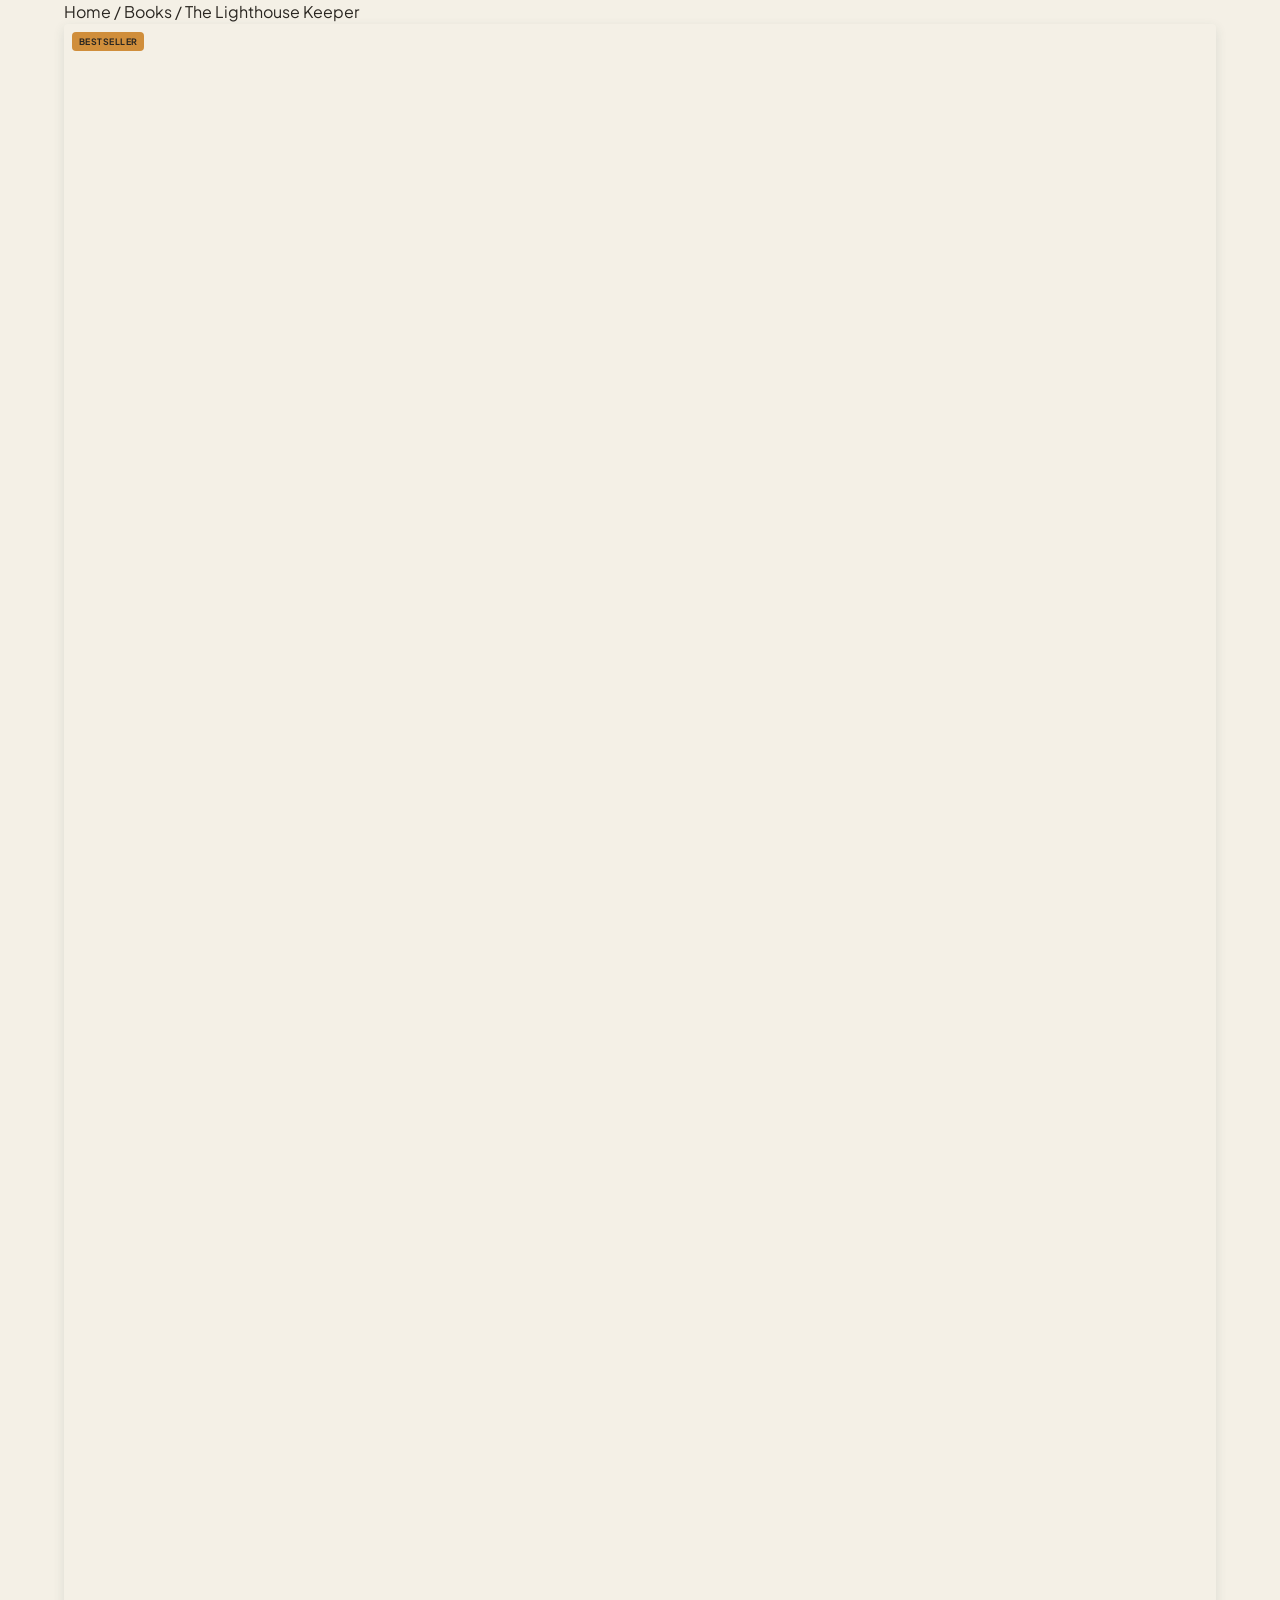
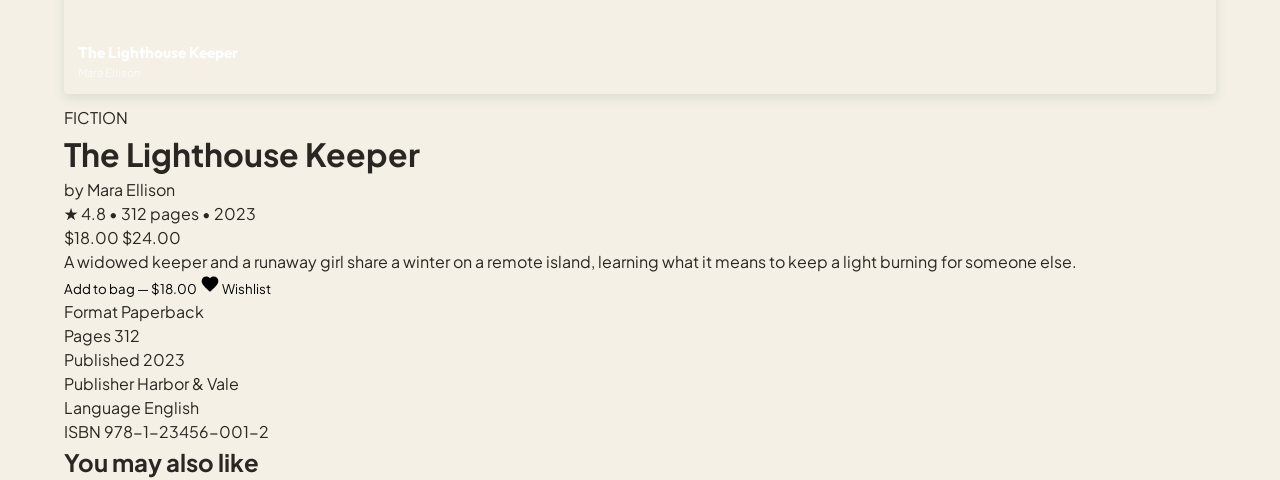
==== detail.html @ 098343e5 "feat: create detail.html markup template" ====
<!doctype html>
<html lang="en">
  <head>
    <meta charset="UTF-8" />
    <meta name="viewport" content="width=device-width, initial-scale=1.0" />
    <title>Book Details - Pages &amp; Co. Bookstore</title>
    <link rel="stylesheet" href="./css/global.css" />
    <link rel="stylesheet" href="./css/pages/detail.css" />
  </head>
  <body>
    <!-- Header Mount Point -->
    <header id="header-root"></header>

    <!-- Main Content Area -->
    <main class="detail-page-main container">
      <!-- Breadcrumbs -->
      <nav class="breadcrumbs">
        <a href="./index.html">Home</a> <span>/</span>
        <a href="./list.html">Books</a> <span>/</span>
        <span class="current" id="breadcrumb-title">The Lighthouse Keeper</span>
      </nav>

      <!-- Book Details Container -->
      <div class="book-detail-wrapper" id="detail-container">
        <!-- Left Column: Cover Image -->
        <div class="detail-cover-container">
          <div class="book-cover-wrapper detail-cover-wrapper">
            <div class="book-cover color-green" id="detail-cover-bg">
              <span class="cover-tag tag-bestseller" id="detail-tag">BESTSELLER</span>
              <div class="cover-text">
                <span class="cover-title" id="cover-title-text">The Lighthouse Keeper</span>
                <span class="cover-author" id="cover-author-text">Mara Ellison</span>
              </div>
            </div>
          </div>
        </div>

        <!-- Right Column: Metadata and Purchase Options -->
        <div class="detail-info-container">
          <span class="detail-genre" id="detail-genre-badge">FICTION</span>
          <h1 class="detail-title" id="detail-title-text">The Lighthouse Keeper</h1>
          <p class="detail-author" id="detail-author-text">by Mara Ellison</p>

          <!-- Star, Pages, Year -->
          <div class="detail-meta-row">
            <span class="detail-rating">
              <span class="star-icon">&#9733;</span> <span id="detail-rating-val">4.8</span>
            </span>
            <span class="divider-dot">&bull;</span>
            <span id="detail-pages-val">312 pages</span>
            <span class="divider-dot">&bull;</span>
            <span id="detail-year-val">2023</span>
          </div>

          <!-- Pricing -->
          <div class="detail-price-row">
            <span class="detail-price-sale" id="detail-price-sale-val">$18.00</span>
            <span class="detail-price-original" id="detail-price-original-val">$24.00</span>
          </div>

          <!-- Description -->
          <p class="detail-description" id="detail-description-val">
            A widowed keeper and a runaway girl share a winter on a remote island, learning what it means to keep a light burning for someone else.
          </p>

          <!-- Interactive actions -->
          <div class="detail-actions">
            <button class="btn-add-bag" id="add-to-bag-btn">Add to bag &mdash; $18.00</button>
            <button class="btn-wishlist" id="wishlist-btn">
              <svg class="heart-icon" viewBox="0 0 24 24" width="20" height="20">
                <path fill="currentColor" d="M12,21.35L10.55,20.03C5.4,15.36 2,12.27 2,8.5C2,5.41 4.42,3 7.5,3C9.24,3 10.91,3.81 12,5.08C13.09,3.81 14.76,3 16.5,3C19.58,3 22,5.41 22,8.5C22,12.27 18.6,15.36 13.45,20.03L12,21.35Z"/>
              </svg>
              Wishlist
            </button>
          </div>

          <!-- Detailed Specifications Grid -->
          <div class="specs-grid">
            <div class="spec-item">
              <span class="spec-label">Format</span>
              <span class="spec-value" id="spec-format">Paperback</span>
            </div>
            <div class="spec-item">
              <span class="spec-label">Pages</span>
              <span class="spec-value" id="spec-pages">312</span>
            </div>
            <div class="spec-item">
              <span class="spec-label">Published</span>
              <span class="spec-value" id="spec-published">2023</span>
            </div>
            <div class="spec-item">
              <span class="spec-label">Publisher</span>
              <span class="spec-value" id="spec-publisher">Harbor &amp; Vale</span>
            </div>
            <div class="spec-item">
              <span class="spec-label">Language</span>
              <span class="spec-value" id="spec-language">English</span>
            </div>
            <div class="spec-item">
              <span class="spec-label">ISBN</span>
              <span class="spec-value" id="spec-isbn">978-1-23456-001-2</span>
            </div>
          </div>
        </div>
      </div>

      <!-- You May Also Like Section -->
      <section class="related-section">
        <h2 class="related-title">You may also like</h2>
        <div class="books-grid" id="related-grid"></div>
      </section>
    </main>

    <!-- Footer Mount Point -->
    <footer id="footer-root"></footer>

    <!-- Application Script -->
    <script type="module" src="./js/pages/detail.js"></script>
  </body>
</html>
---- css/global.css ----
@import url('https://fonts.googleapis.com/css2?family=Outfit:wght@400;600;800&family=Plus+Jakarta+Sans:wght@400;500;600&display=swap');

:root {
    --color-bg: #F4F0E6;
    --color-green: #2B4C3F;
    --color-green-light: #3D6151;
    --color-yellow: #D08E3B;
    --color-yellow-light: #E29F4D;
    --color-rust: #a34e36;
    --color-text-main: #2A2621;
    --color-text-muted: #6B655B;
    --color-white: #FFFFFF;
    --color-black: #000000;
    
    --font-headings: 'Outfit', sans-serif;
    --font-body: 'Plus Jakarta Sans', sans-serif;
    
    --radius-sm: 4px;
    --radius-md: 8px;
    --radius-lg: 16px;
    --radius-pill: 9999px;
    
    --transition-smooth: all 0.3s cubic-bezier(0.4, 0, 0.2, 1);
}

* {
    box-sizing: border-box;
    margin: 0;
    padding: 0;
}

body {
    background-color: var(--color-bg);
    color: var(--color-text-main);
    font-family: var(--font-body);
    line-height: 1.5;
    overflow-x: hidden;
}

.container {
    width: 100%;
    max-width: 1200px;
    margin: 0 auto;
    padding: 0 24px;
}

button {
    font-family: var(--font-body);
    cursor: pointer;
    border: none;
    outline: none;
    background: none;
}

a {
    text-decoration: none;
    color: inherit;
}

/* ==========================================================================
   Shared Book Card & Grid Layout System (DRY Component Architecture)
   ========================================================================== */

.featured-section {
  margin: 48px auto;
}

.featured-header {
  display: flex;
  justify-content: space-between;
  align-items: flex-end;
  margin-bottom: 24px;
}

.section-subtitle {
  font-family: var(--font-headings);
  font-size: 0.75rem;
  font-weight: 800;
  letter-spacing: 0.1em;
  color: #bf8b41;
  text-transform: uppercase;
  margin-bottom: 6px;
}

.section-title {
  font-family: var(--font-headings);
  font-size: 1.75rem;
  font-weight: 800;
  color: var(--color-text-main);
}

.view-all-link {
  font-size: 0.85rem;
  font-weight: 600;
  color: var(--color-rust);
  transition: var(--transition-smooth);
  border-bottom: 1.5px solid transparent;
  padding-bottom: 2px;
}

.view-all-link:hover {
  border-color: var(--color-rust);
}

.books-grid {
  display: grid;
  grid-template-columns: repeat(5, minmax(0, 1fr));
  gap: 20px;
}

.book-card {
  display: flex;
  flex-direction: column;
  align-items: stretch;
  cursor: pointer;
  background-color: var(--color-white);
  border: 1px solid #EAE5D9;
  border-radius: var(--radius-sm);
  padding: 12px;
  box-shadow: 0 2px 8px rgba(43, 76, 63, 0.04);
  transition: var(--transition-smooth);
}

.book-card:hover {
  transform: translateY(-6px);
  box-shadow: 0 12px 28px rgba(43, 76, 63, 0.15);
  border-color: #DCD5C6;
}

/* Book Cover */
.book-cover-wrapper {
  position: relative;
  width: 100%;
  padding-top: 145%;
  border-radius: var(--radius-sm);
  overflow: hidden;
  margin-bottom: 12px;
  box-shadow: 0 4px 12px rgba(43, 76, 63, 0.12);
  transition: var(--transition-smooth);
}

.book-card:hover .book-cover-wrapper {
  transform: none;
  box-shadow: 0 4px 12px rgba(43, 76, 63, 0.12);
}

.book-cover {
  position: absolute;
  top: 0;
  left: 0;
  right: 0;
  bottom: 0;
  display: flex;
  flex-direction: column;
  justify-content: flex-end;
  padding: 14px;
  color: var(--color-white);
}

/* Badge tags */
.cover-tag {
  position: absolute;
  top: 8px;
  font-size: 0.55rem;
  font-weight: bold;
  letter-spacing: 0.05em;
  padding: 3px 7px;
  border-radius: var(--radius-sm);
  text-transform: uppercase;
}

.cover-tag.tag-bestseller {
  left: 8px;
  background-color: #d08e3b;
  color: #2a2621;
}

.cover-tag.tag-new {
  right: 8px;
  background-color: #fff;
  color: #000;
}

/* Title + author stacked at bottom of cover */
.cover-text {
  display: flex;
  flex-direction: column;
  gap: 2px;
}

.cover-title {
  font-family: var(--font-headings);
  font-size: 0.95rem;
  font-weight: 700;
  line-height: 1.25;
}

.cover-author {
  font-size: 0.7rem;
  opacity: 0.75;
  font-style: italic;
}

/* Below-cover metadata */
.book-title {
  font-family: var(--font-headings);
  font-size: 0.9rem;
  font-weight: 700;
  margin-bottom: 2px;
  color: var(--color-text-main);
  white-space: nowrap;
  overflow: hidden;
  text-overflow: ellipsis;
}

.book-author {
  font-size: 0.75rem;
  color: var(--color-text-muted);
  font-style: italic;
  margin-bottom: 8px;
}

.book-pricing {
  display: flex;
  align-items: center;
  gap: 6px;
  flex-wrap: wrap;
}

.price-sale {
  font-size: 0.85rem;
  font-weight: 700;
  color: var(--color-rust);
}

.price-original {
  font-size: 0.75rem;
  color: var(--color-text-muted);
  text-decoration: line-through;
}

.book-rating {
  font-size: 0.75rem;
  color: var(--color-text-main);
  font-weight: 600;
  margin-left: auto;
}

.book-rating .star-icon {
  color: var(--color-yellow);
  margin-right: 2px;
}

/* Responsive grid widths */
@media (max-width: 1024px) {
  .books-grid {
    grid-template-columns: repeat(3, minmax(0, 1fr));
  }
}

@media (max-width: 600px) {
  .books-grid {
    grid-template-columns: repeat(2, minmax(0, 1fr));
  }
}
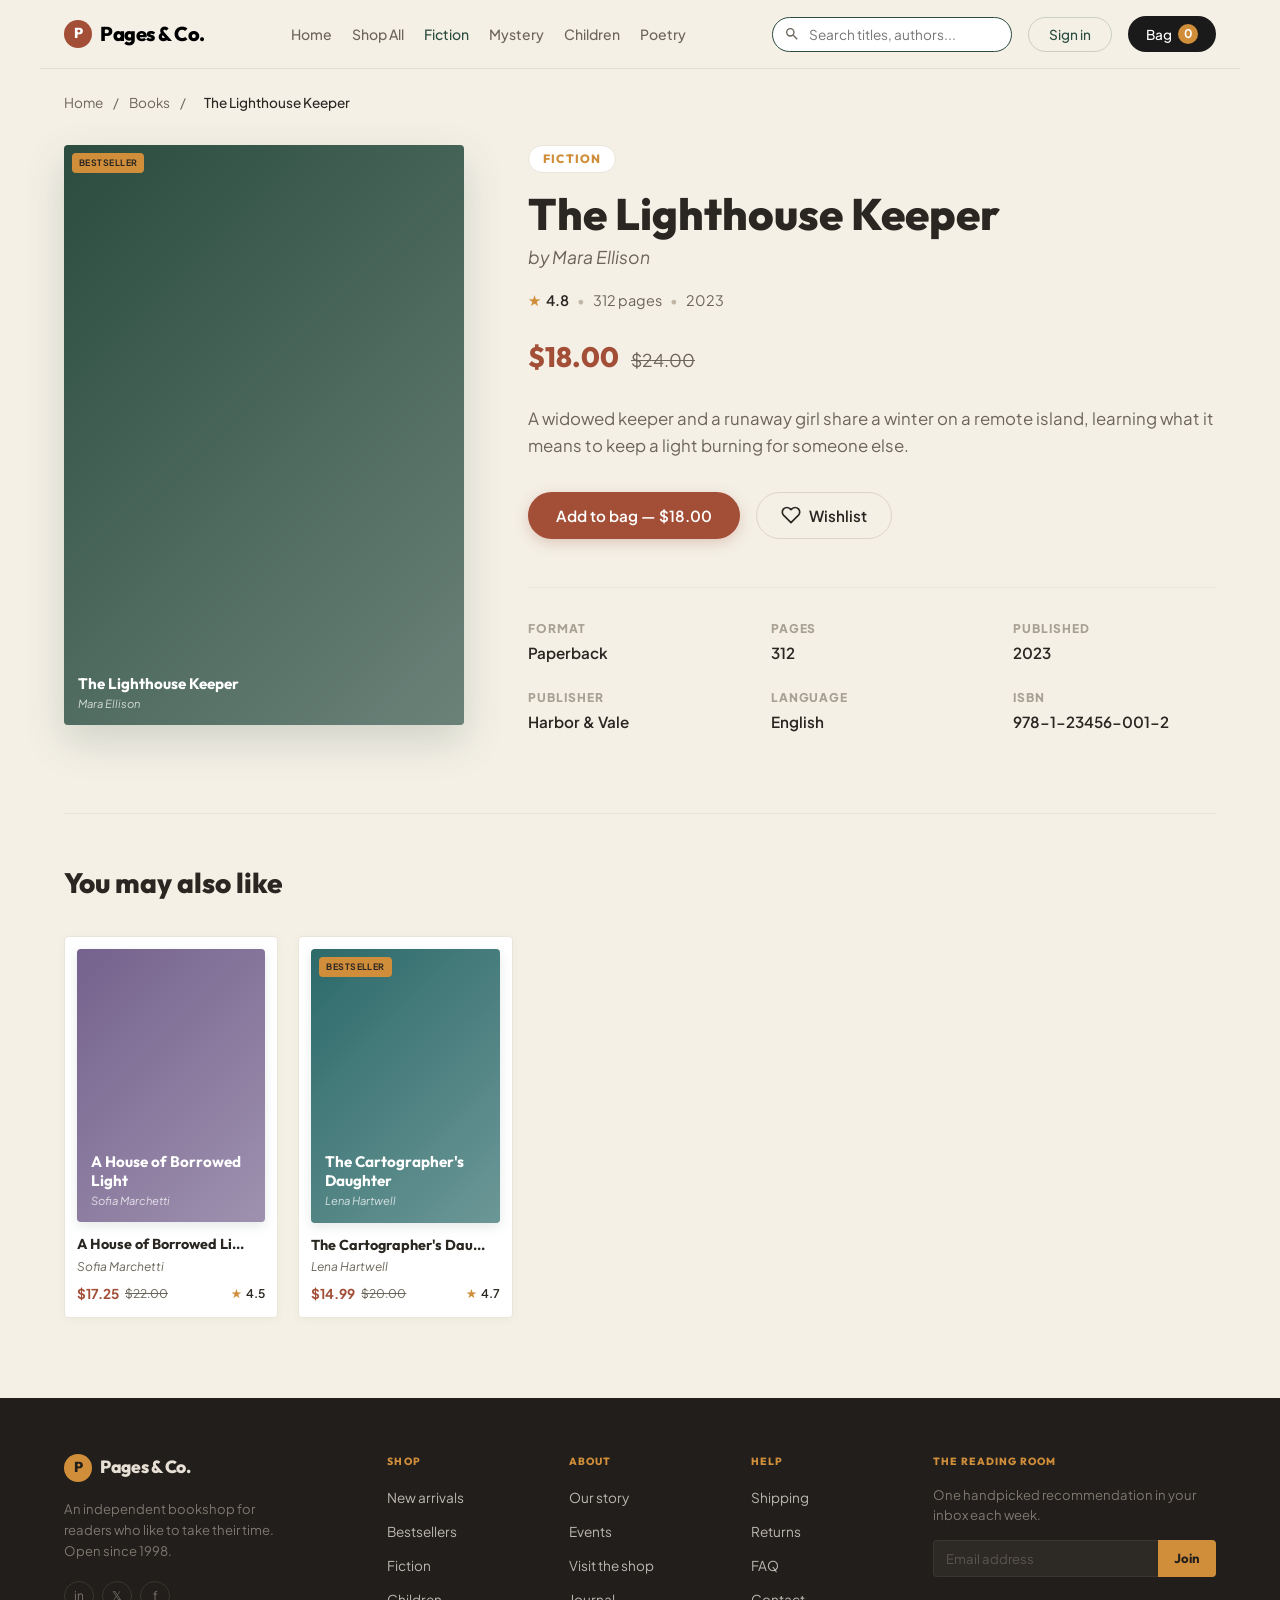
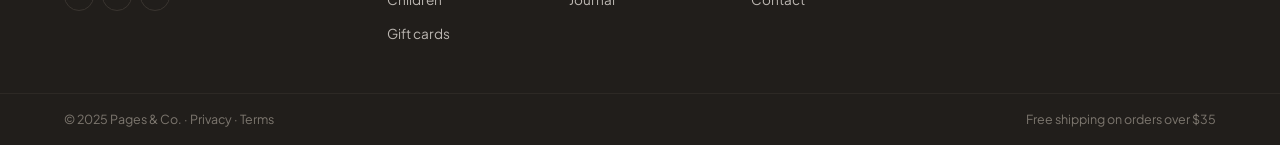
==== commit 550281e1: "fix: change wishlist icon from solid heart to outlined heart in default state" ====
--- a/detail.html
+++ b/detail.html
@@ -67,8 +67,18 @@
           <div class="detail-actions">
             <button class="btn-add-bag" id="add-to-bag-btn">Add to bag &mdash; $18.00</button>
             <button class="btn-wishlist" id="wishlist-btn">
-              <svg class="heart-icon" viewBox="0 0 24 24" width="20" height="20">
-                <path fill="currentColor" d="M12,21.35L10.55,20.03C5.4,15.36 2,12.27 2,8.5C2,5.41 4.42,3 7.5,3C9.24,3 10.91,3.81 12,5.08C13.09,3.81 14.76,3 16.5,3C19.58,3 22,5.41 22,8.5C22,12.27 18.6,15.36 13.45,20.03L12,21.35Z"/>
+              <svg
+                class="heart-icon"
+                viewBox="0 0 24 24"
+                width="20"
+                height="20"
+                fill="none"
+                stroke="currentColor"
+                stroke-width="2"
+                stroke-linecap="round"
+                stroke-linejoin="round"
+              >
+                <path d="M20.84 4.61a5.5 5.5 0 0 0-7.78 0L12 5.67l-1.06-1.06a5.5 5.5 0 0 0-7.78 7.78l1.06 1.06L12 21.23l7.78-7.78 1.06-1.06a5.5 5.5 0 0 0 0-7.78z"></path>
               </svg>
               Wishlist
             </button>
--- a/css/global.css
+++ b/css/global.css
@@ -264,3 +264,47 @@
   }
 }
 
+/* ==========================================================================
+   Global Book Cover Gradient Colors
+   ========================================================================== */
+.color-green {
+  background-color: #2b4c3f;
+  background-image: linear-gradient(135deg, transparent, rgba(255, 255, 255, 0.3));
+}
+.color-slate {
+  background-color: #5b6f9a;
+  background-image: linear-gradient(135deg, transparent, rgba(255, 255, 255, 0.3));
+}
+.color-plum {
+  background-color: #8f4166;
+  background-image: linear-gradient(135deg, transparent, rgba(255, 255, 255, 0.3));
+}
+.color-purple {
+  background-color: #75628d;
+  background-image: linear-gradient(135deg, transparent, rgba(255, 255, 255, 0.3));
+}
+.color-mustard {
+  background-color: #bf8b41;
+  background-image: linear-gradient(135deg, transparent, rgba(255, 255, 255, 0.3));
+}
+.color-teal {
+  background-color: #2d6a6a;
+  background-image: linear-gradient(135deg, transparent, rgba(255, 255, 255, 0.3));
+}
+.color-slate-dark {
+  background-color: #4a6580;
+  background-image: linear-gradient(135deg, transparent, rgba(255, 255, 255, 0.3));
+}
+.color-gold {
+  background-color: #c4952a;
+  background-image: linear-gradient(135deg, transparent, rgba(255, 255, 255, 0.3));
+}
+.color-brown {
+  background-color: #7a4f35;
+  background-image: linear-gradient(135deg, transparent, rgba(255, 255, 255, 0.3));
+}
+.color-rust {
+  background-color: var(--color-rust);
+  background-image: linear-gradient(135deg, transparent, rgba(255, 255, 255, 0.3));
+}
+
--- a/css/pages/detail.css
+++ b/css/pages/detail.css
@@ -0,0 +1,282 @@
+/* Breadcrumbs */
+.breadcrumbs {
+  margin: 24px 0 32px;
+  font-size: 0.85rem;
+  color: var(--color-text-muted);
+}
+.breadcrumbs a {
+  transition: var(--transition-smooth);
+}
+.breadcrumbs a:hover {
+  color: var(--color-rust);
+}
+.breadcrumbs span {
+  margin: 0 8px;
+}
+.breadcrumbs .current {
+  color: var(--color-text-main);
+  font-weight: 500;
+}
+
+/* Details Wrapper */
+.book-detail-wrapper {
+  display: grid;
+  grid-template-columns: 400px 1fr;
+  gap: 64px;
+  margin-bottom: 80px;
+  align-items: start;
+}
+
+/* Cover Styling */
+.detail-cover-container {
+  width: 100%;
+}
+.detail-cover-wrapper {
+  padding-top: 145%;
+  margin-bottom: 0;
+  box-shadow: 0 16px 40px rgba(43, 76, 63, 0.18);
+  border-radius: var(--radius-sm);
+}
+
+/* Info Column */
+.detail-info-container {
+  display: flex;
+  flex-direction: column;
+  align-items: flex-start;
+}
+
+.detail-genre {
+  font-family: var(--font-headings);
+  font-size: 0.75rem;
+  font-weight: 800;
+  letter-spacing: 0.1em;
+  color: var(--color-yellow);
+  background-color: var(--color-white);
+  border: 1.5px solid #EAE5D9;
+  padding: 4px 14px;
+  border-radius: var(--radius-pill);
+  margin-bottom: 16px;
+  text-transform: uppercase;
+}
+
+.detail-title {
+  font-family: var(--font-headings);
+  font-size: 2.75rem;
+  font-weight: 800;
+  line-height: 1.15;
+  color: var(--color-text-main);
+  margin-bottom: 4px;
+}
+
+.detail-author {
+  font-size: 1.1rem;
+  font-style: italic;
+  color: var(--color-text-muted);
+  margin-bottom: 20px;
+}
+
+/* Meta Row */
+.detail-meta-row {
+  display: flex;
+  align-items: center;
+  font-size: 0.9rem;
+  color: var(--color-text-muted);
+  margin-bottom: 24px;
+}
+.detail-rating {
+  color: var(--color-text-main);
+  font-weight: 600;
+}
+.detail-rating .star-icon {
+  color: var(--color-yellow);
+  margin-right: 2px;
+}
+.divider-dot {
+  margin: 0 8px;
+  color: #C0B7A6;
+}
+
+/* Pricing */
+.detail-price-row {
+  display: flex;
+  align-items: baseline;
+  gap: 12px;
+  margin-bottom: 28px;
+}
+.detail-price-sale {
+  font-family: var(--font-headings);
+  font-size: 1.75rem;
+  font-weight: 800;
+  color: var(--color-rust);
+}
+.detail-price-original {
+  font-size: 1.1rem;
+  color: var(--color-text-muted);
+  text-decoration: line-through;
+}
+
+/* Description */
+.detail-description {
+  font-size: 1.05rem;
+  line-height: 1.6;
+  color: var(--color-text-muted);
+  margin-bottom: 32px;
+}
+
+/* Actions */
+.detail-actions {
+  display: flex;
+  gap: 16px;
+  width: 100%;
+  margin-bottom: 48px;
+}
+
+.btn-add-bag {
+  background-color: var(--color-rust);
+  color: var(--color-white);
+  font-family: var(--font-body);
+  font-weight: 600;
+  font-size: 0.95rem;
+  padding: 14px 28px;
+  border-radius: var(--radius-pill);
+  transition: var(--transition-smooth);
+  box-shadow: 0 4px 14px rgba(163, 78, 54, 0.25);
+}
+
+.btn-add-bag:hover {
+  background-color: #8b3e2a;
+  transform: translateY(-2px);
+  box-shadow: 0 6px 20px rgba(163, 78, 54, 0.35);
+}
+
+.btn-add-bag:active {
+  transform: translateY(0);
+}
+
+.btn-wishlist {
+  display: flex;
+  align-items: center;
+  gap: 8px;
+  background-color: transparent;
+  color: var(--color-text-main);
+  border: 1.5px solid #DCD5C6;
+  font-family: var(--font-body);
+  font-weight: 600;
+  font-size: 0.95rem;
+  padding: 12px 24px;
+  border-radius: var(--radius-pill);
+  transition: var(--transition-smooth);
+}
+
+.btn-wishlist:hover {
+  background-color: rgba(42, 38, 33, 0.04);
+  border-color: var(--color-text-main);
+}
+
+.btn-wishlist.active {
+  background-color: #f7e6e2;
+  border-color: var(--color-rust);
+  color: var(--color-rust);
+}
+.btn-wishlist.active .heart-icon {
+  fill: var(--color-rust);
+}
+
+/* Specs Grid */
+.specs-grid {
+  display: grid;
+  grid-template-columns: repeat(3, 1fr);
+  gap: 24px 40px;
+  width: 100%;
+  border-top: 1.5px solid #EAE5D9;
+  padding-top: 32px;
+}
+
+.spec-item {
+  display: flex;
+  flex-direction: column;
+  gap: 4px;
+}
+
+.spec-label {
+  font-size: 0.75rem;
+  font-weight: 800;
+  letter-spacing: 0.08em;
+  color: #a8a092;
+  text-transform: uppercase;
+}
+
+.spec-value {
+  font-size: 0.95rem;
+  font-weight: 600;
+  color: var(--color-text-main);
+}
+
+/* Related Books */
+.related-section {
+  border-top: 1.5px solid #EAE5D9;
+  padding-top: 48px;
+  margin-bottom: 80px;
+}
+
+.related-title {
+  font-family: var(--font-headings);
+  font-size: 1.75rem;
+  font-weight: 800;
+  color: var(--color-text-main);
+  margin-bottom: 32px;
+}
+
+/* Related Books Layout Constraint */
+.related-section .books-grid {
+  display: grid;
+  grid-template-columns: repeat(5, minmax(0, 1fr));
+  gap: 20px;
+}
+
+/* Responsive */
+@media (max-width: 900px) {
+  .book-detail-wrapper {
+    grid-template-columns: 1fr;
+    gap: 40px;
+  }
+  
+  .detail-cover-container {
+    max-width: 320px;
+    margin: 0 auto;
+  }
+  
+  .detail-title {
+    font-size: 2.25rem;
+  }
+  
+  .specs-grid {
+    grid-template-columns: repeat(2, 1fr);
+  }
+
+  .related-section .books-grid {
+    grid-template-columns: repeat(3, minmax(0, 1fr));
+  }
+}
+
+@media (max-width: 600px) {
+  .related-section .books-grid {
+    grid-template-columns: repeat(2, minmax(0, 1fr));
+  }
+}
+
+@media (max-width: 480px) {
+  .detail-actions {
+    flex-direction: column;
+    gap: 12px;
+  }
+  .btn-add-bag, .btn-wishlist {
+    width: 100%;
+    justify-content: center;
+    text-align: center;
+  }
+  .specs-grid {
+    grid-template-columns: 1fr;
+    gap: 16px;
+  }
+}
